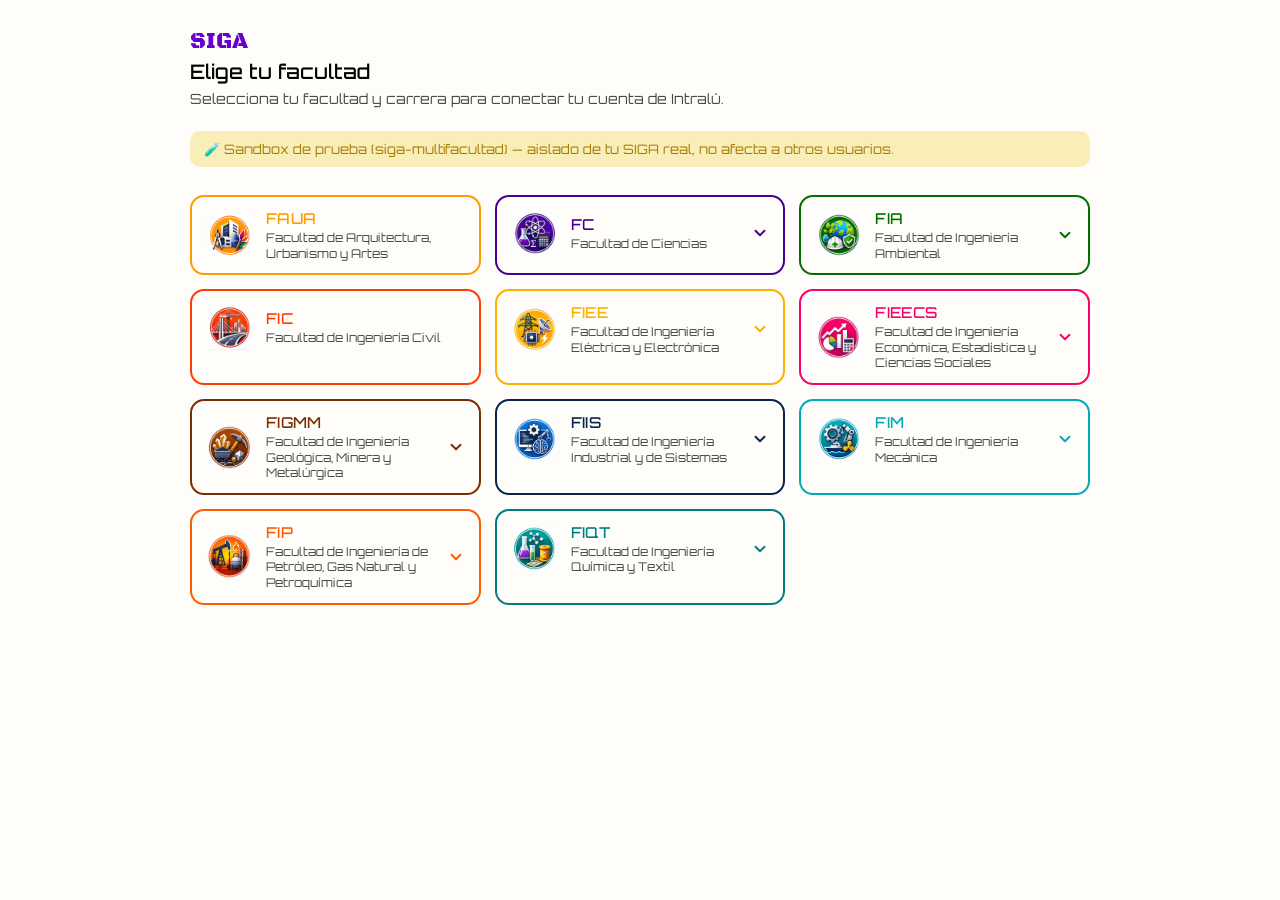
==== index.html @ 0c729186 "frontend" ====
<!DOCTYPE html>
<html lang="es">
<head>
  <meta charset="UTF-8">
  <meta name="viewport" content="width=device-width, initial-scale=1.0">
  <title>SIGA Multifacultad — Sandbox</title>

  <link rel="preconnect" href="https://fonts.googleapis.com">
  <link href="https://fonts.googleapis.com/css2?family=Black+Ops+One&family=Orbitron:wght@400;500;700&display=swap" rel="stylesheet">

  <link rel="stylesheet" href="css/variables.css">
  <link rel="stylesheet" href="css/tema-siga.css">
  <link rel="stylesheet" href="css/selector-facultad.css">

  <style>
    body {
      margin: 0;
      background: var(--paper);
      font-family: var(--font-body);
      color: var(--ink);
    }
    .contenedor-principal {
      max-width: 900px;
      margin: 0 auto;
      padding: 28px 20px 60px;
    }
    .encabezado-sandbox {
      margin-bottom: 24px;
    }
    .encabezado-sandbox__marca {
      font-family: var(--font-logo);
      font-size: 22px;
      color: var(--brand-morado);
      margin: 0 0 4px;
    }
    .encabezado-sandbox__titulo {
      font-family: var(--font-heading);
      font-weight: 500;
      font-size: 20px;
      margin: 0 0 6px;
    }
    .encabezado-sandbox__subtitulo {
      font-size: 14px;
      color: var(--ink-soft);
      margin: 0;
    }
    .banner-sandbox {
      background: var(--bg-amarillo);
      color: var(--acento-amarillo);
      border-radius: 10px;
      padding: 10px 14px;
      font-size: 13px;
      margin-bottom: 20px;
    }
  </style>
</head>
<body>
  <div class="contenedor-principal">
    <header class="encabezado-sandbox">
      <p class="encabezado-sandbox__marca">SIGA</p>
      <h1 class="encabezado-sandbox__titulo">Elige tu facultad</h1>
      <p class="encabezado-sandbox__subtitulo">Selecciona tu facultad y carrera para conectar tu cuenta de Intralú.</p>
    </header>

    <div class="banner-sandbox">
      🧪 Sandbox de prueba (siga-multifacultad) — aislado de tu SIGA real, no afecta a otros usuarios.
    </div>

    <main id="gridFacultades" class="selector-facultades" aria-live="polite">
      <!-- Las 11 tarjetas se generan dinámicamente desde js/selector-facultad.js -->
    </main>

    <div id="avisoSeleccion" class="aviso-seleccion" role="status"></div>
  </div>

  <script type="module">
    import { inicializarSelectorFacultades } from "./js/selector-facultad.js";
    inicializarSelectorFacultades("gridFacultades");
  </script>
</body>
</html>
---- css/variables.css ----
/* ===== PALETA OFICIAL SIGA =====
   4 tonos pastel "bebe" con la MISMA luminosidad (~88-90%) entre si.
   Esto es a proposito: si un color pastel tiene menos luz que sus vecinos,
   el punto medio del degradado se ve turbio al mezclarse. Manteniendolos
   parejos, cualquier combinacion entre ellos se mantiene clara y nitida.
   Se reusa en TODOS los modulos, no solo en la landing. */
:root {
  --bg-cian: #C9F4F7;
  --bg-lavanda: #E4CAF6;
  --bg-ciruela: #F5C7E6;
  --bg-amarillo: #F9EEB8;

  /* version oscura de cada tono, para texto/acentos con buen contraste sobre blanco */
  --acento-cian: #0E7C86;
  --acento-lavanda: #7B3FC4;
  --acento-ciruela: #C13F94;
  --acento-amarillo: #A67B00;

  /* Colores de marca: el mismo azul-morado del logo y de los botones
     (Registrarse, Comenzar). Los fondos de sección se derivan de esta
     misma familia (tinte casi blanco), en vez de colores sueltos sin
     relación entre si. Una seccion = mas azul, la siguiente = mas
     morado, y asi se van alternando a lo largo de la pagina. */
  --brand-azul: #3C7CF8;
  --brand-morado: #6600CC;
  --brand-azul-tinte: #EAF2FF;
  --brand-morado-tinte: #F3EAFB;

  /* Solo blanco y negro para texto: --ink es negro puro, --ink-soft es un
     gris neutro (sombra de negro, sin matiz de color) para texto secundario. */
  --ink: #000000;
  --ink-soft: #4A4A4A;
  --paper: #FFFDF9;

  /* tipografia:
     - font-logo: SOLO para "SIGA" y "Conecta. Organiza. Avanza." (Black Ops One, sin negrita).
     - font-nav / font-heading / font-body: Orbitron Medium (weight 500) para todo lo demas. */
  --font-logo: 'Black Ops One', sans-serif;
  --font-nav: 'Orbitron', sans-serif;
  --font-heading: 'Orbitron', sans-serif;
  --font-body: 'Orbitron', sans-serif;
}
---- css/tema-siga.css ----
/* ============================================================
   SIGA — TEMA GLOBAL (Entrega 1)
   ------------------------------------------------------------
   Cargar DESPUÉS de variables.css (y de dashboard.css) en TODAS
   las páginas que usan el nav global: dashboard, asesorias,
   materiales, opiniones, perfil, configuracion, horarios.

   Mecanismo: sobreescribe los MISMOS tokens que ya declara
   variables.css (--ink, --paper, --brand-azul, --brand-morado,
   --brand-azul-tinte, --brand-morado-tinte) según el atributo
   data-tema del <html>. "Claro" no necesita bloque propio: son
   los valores por defecto de variables.css, tal cual están hoy.

   Ojo: --bg-cian/--bg-lavanda/--bg-ciruela/--bg-amarillo (los 4
   pasteles de la landing pública) NO se tocan acá a propósito —
   esa pantalla no vive en este proyecto y su look ya quedó
   cerrado. Si más adelante se quiere que la landing también
   reaccione al tema, se suma en un paso aparte.

   Intranotas NO lee estas variables todavía (Entrega 2).
   ============================================================ */

:root {
    /* Fondo animado del body (dashboard.css). En "claro" es
     EXACTAMENTE el degradado actual — cero cambio visual. */
    --siga-body-gradiente: linear-gradient(135deg,
            rgba(0, 255, 255, 0.13) 0%,
            rgba(0, 255, 255, 0.13) 26%,
            rgba(204, 0, 255, 0.2) 78%,
            rgba(204, 0, 255, 0.2) 100%);
}

html[data-tema="oscuro"] {
    --paper: #15121e;
    --brand-azul: #7c5cff;
    --brand-morado: #a855f7;

    /* --brand-azul-tinte / --brand-morado-tinte NO se oscurecen: se
     usan como fondo en varios componentes (selects, dropdowns) que
     siempre muestran texto con --ink, y --ink se queda igual que en
     Claro (oscuro/legible) a propósito. Si estos tintes se oscurecen,
     ese texto se vuelve ilegible (oscuro sobre oscuro). Se quedan en
     sus valores de Claro (definidos en variables.css) sin bloque
     propio acá. */

    /* Solo para texto que flota directo sobre el fondo animado del body,
     sin ninguna tarjeta blanca detrás (ej. el párrafo del hero). TODO
     el resto del texto (--ink, --ink-soft) se queda igual que en Claro
     a propósito: vive dentro de tarjetas blancas, donde texto oscuro
     siempre se lee bien sin importar el tono del fondo general. */
    --hero-texto: #cbc3e8;

    /* Mismos valores rgba que ya usa Intranotas para su tema Dark
     (siga-theme-intranotas.css) — mantenemos la tonalidad ya
     aprobada en vez de inventar una nueva. */
    --siga-body-gradiente: linear-gradient(135deg,
            rgba(77, 208, 225, 0.30) 0%,
            rgba(77, 208, 225, 0.30) 26%,
            rgba(100, 181, 246, 0.10) 78%,
            rgba(100, 181, 246, 0.10) 100%);
}

html[data-tema="ocean"] {
    --ink: #072a30;
    --ink-soft: #3f6b73;
    --paper: #f0fbfd;
    --brand-azul: #0891b2;
    --brand-morado: #0e7490;
    --brand-azul-tinte: #eaf9fb;
    --brand-morado-tinte: #dff5f8;

    --siga-body-gradiente: linear-gradient(135deg,
            rgba(101, 238, 241, 0.18) 0%,
            rgba(101, 238, 241, 0.18) 26%,
            rgba(29, 78, 216, 0.60) 78%,
            rgba(29, 78, 216, 0.60) 100%);
}

html[data-tema="forest"] {
    --ink: #0f2e0f;
    --ink-soft: #2f5233;
    --paper: #f0fdf4;
    --brand-azul: #22c55e;
    --brand-morado: #15803d;
    --brand-azul-tinte: #dcfce7;
    --brand-morado-tinte: #bbf7d0;

    --siga-body-gradiente: linear-gradient(135deg,
            rgba(171, 221, 95, 0.20) 0%,
            rgba(171, 221, 95, 0.20) 26%,
            rgba(42, 161, 18, 0.74) 78%,
            rgba(42, 161, 18, 0.74) 100%);
}

@media (prefers-reduced-motion: reduce) {

    html[data-tema="oscuro"] body,
    html[data-tema="ocean"] body,
    html[data-tema="forest"] body {
        animation: none;
        background-position: 50% 50%;
    }
}

/* ============================================================
   WIDGET COMPACTO DEL NAV — reemplaza a las franjas anchas
   .contenedor-tema (Intranotas) y .siga-topbar (Horarios).
   Vive dentro de .app-nav-user, junto al avatar.
   ============================================================ */

/* .app-nav-user ya trae position:relative + flex:0 0 auto desde
   dashboard.css; acá solo se agrega el display:flex para poder
   poner el selector de tema y el avatar uno junto al otro. */
.app-nav-user {
    display: flex;
    align-items: center;
    gap: 10px;
}

.app-nav-tema {
    position: relative;
}

.tema-boton {
    width: 36px;
    height: 36px;
    display: flex;
    align-items: center;
    justify-content: center;
    border-radius: 50%;
    border: 1px solid rgba(0, 0, 0, 0.08);
    background: #fff;
    font-size: 15px;
    cursor: pointer;
    transition: transform 0.15s ease, box-shadow 0.15s ease;
}

.tema-boton:hover,
.tema-boton[aria-expanded="true"] {
    transform: translateY(-2px);
    box-shadow: 0 8px 18px rgba(0, 0, 0, 0.14);
}

.tema-menu {
    position: absolute;
    top: calc(100% + 12px);
    right: 0;
    min-width: 148px;
    background: #fff;
    border-radius: 14px;
    box-shadow: 0 14px 34px rgba(0, 0, 0, 0.16);
    padding: 6px;
    display: none;
    flex-direction: column;
    gap: 2px;
    z-index: 30;
}

.tema-menu.abierto {
    display: flex;
}

.tema-opcion {
    display: flex;
    align-items: center;
    gap: 8px;
    padding: 8px 10px;
    border: none;
    border-radius: 10px;
    background: none;
    font-family: var(--font-nav);
    font-size: 12.5px;
    font-weight: 500;
    color: var(--ink-soft);
    cursor: pointer;
    text-align: left;
    transition: background 0.15s ease, color 0.15s ease;
}

.tema-opcion:hover {
    background: var(--brand-azul-tinte);
    color: var(--ink);
}

.tema-opcion.activo {
    background: var(--brand-morado-tinte);
    color: var(--brand-morado);
    font-weight: 600;
}

.tema-swatch {
    width: 14px;
    height: 14px;
    border-radius: 50%;
    flex: 0 0 auto;
    box-shadow: inset 0 0 0 1px rgba(0, 0, 0, 0.08);
}

/* Mismos gradientes que ya se usaban en el widget de Horarios —
   se mantienen las tonalidades tal cual, solo cambia dónde vive
   el componente. */
.tema-swatch.claro {
    background: linear-gradient(135deg, #3C7CF8, #6600CC);
}

.tema-swatch.oscuro {
    background: linear-gradient(135deg, #3a2657, #0b0712);
}

.tema-swatch.ocean {
    background: linear-gradient(135deg, #0891b2, #a5f3fc);
}

.tema-swatch.forest {
    background: linear-gradient(135deg, #16a34a, #bbf7d0);
}

/* ============================================================
   FIX DE CONTRASTE — el fondo del nav global (.app-nav) NUNCA
   cambia con el tema, siempre queda crema/blanco (dashboard.css:
   rgba(255,253,249,0.92)). Si su texto lee las variables de tema
   (--ink/--ink-soft), en Oscuro el texto se vuelve casi blanco y
   queda invisible sobre ese fondo que nunca oscureció. Se fija
   el nav a sus valores originales de "claro" siempre, sin
   importar qué tono esté activo en el resto de la página.
   ============================================================ */
.app-nav {
    --ink: #000000;
    --ink-soft: #4A4A4A;
}
---- css/selector-facultad.css ----
/* css/selector-facultad.css
   Tarjetas rectangulares (esquinas levemente redondeadas), ícono + nombre
   en fila, borde de color distintivo por facultad (el color vive en el
   borde, no rellenando la tarjeta — mantiene el estilo limpio del resto
   de SIGA). Carreras ocultas hasta tocar: acordeón in-place, la tarjeta
   se expande donde está, empujando a las demás — sin modal ni panel aparte.
*/

.selector-facultades {
  display: grid;
  grid-template-columns: repeat(auto-fill, minmax(260px, 1fr));
  gap: 14px;
  padding: 8px 0 32px;
}

.tarjeta-facultad {
  --color-facultad: #999999; /* sobreescrito inline por cada tarjeta */
  background: var(--paper);
  border: 2px solid var(--color-facultad);
  border-radius: 14px;
  padding: 12px 14px;
  cursor: pointer;
  transition: box-shadow 0.15s ease, transform 0.1s ease;
  grid-column: span 1;
}

.tarjeta-facultad:hover {
  box-shadow: 0 3px 10px rgba(0, 0, 0, 0.08);
}

.tarjeta-facultad:active {
  transform: scale(0.98);
}

.tarjeta-facultad.expandida {
  grid-column: 1 / -1; /* ocupa todo el ancho de la fila al expandirse */
  cursor: default;
}

.tarjeta-facultad__cabecera {
  display: flex;
  align-items: center;
  gap: 12px;
}

.tarjeta-facultad__icono {
  width: 48px;
  height: 48px;
  flex-shrink: 0;
  object-fit: contain;
}

.tarjeta-facultad__texto {
  min-width: 0; /* permite que el nombre largo trunque en vez de desbordar */
}

.tarjeta-facultad__sigla {
  font-family: var(--font-heading);
  font-weight: 500;
  font-size: 15px;
  color: var(--color-facultad);
  margin: 0 0 2px;
  letter-spacing: 0.02em;
}

.tarjeta-facultad__nombre {
  font-family: var(--font-body);
  font-size: 12px;
  color: var(--ink-soft);
  margin: 0;
  line-height: 1.3;
}

/* Chevron indicando que se puede expandir — no aparece en facultades de
   una sola carrera (FAUA, FIC), que van directo al siguiente paso. */
.tarjeta-facultad__chevron {
  margin-left: auto;
  flex-shrink: 0;
  width: 18px;
  height: 18px;
  color: var(--color-facultad);
  transition: transform 0.2s ease;
}

.tarjeta-facultad.expandida .tarjeta-facultad__chevron {
  transform: rotate(180deg);
}

/* Panel de carreras: oculto por defecto, se despliega dentro de la misma
   tarjeta cuando está expandida. */
.tarjeta-facultad__carreras {
  display: none;
  margin-top: 14px;
  padding-top: 14px;
  border-top: 1px solid color-mix(in srgb, var(--color-facultad) 25%, transparent);
  flex-wrap: wrap;
  gap: 8px;
}

.tarjeta-facultad.expandida .tarjeta-facultad__carreras {
  display: flex;
}

.chip-carrera {
  font-family: var(--font-body);
  font-size: 13px;
  color: var(--ink);
  background: color-mix(in srgb, var(--color-facultad) 10%, var(--paper));
  border: 1px solid var(--color-facultad);
  border-radius: 999px;
  padding: 7px 14px;
  cursor: pointer;
  transition: background 0.15s ease;
}

.chip-carrera:hover {
  background: color-mix(in srgb, var(--color-facultad) 22%, var(--paper));
}

.chip-carrera:active {
  transform: scale(0.97);
}

/* Aviso temporal de selección (stub mientras se conecta la pantalla de
   login/sync real) */
.aviso-seleccion {
  margin-top: 20px;
  padding: 14px 18px;
  border-radius: 12px;
  background: var(--brand-azul-tinte);
  border: 1px solid var(--brand-azul);
  color: var(--ink);
  font-family: var(--font-body);
  font-size: 14px;
  display: none;
}

.aviso-seleccion.visible {
  display: block;
}
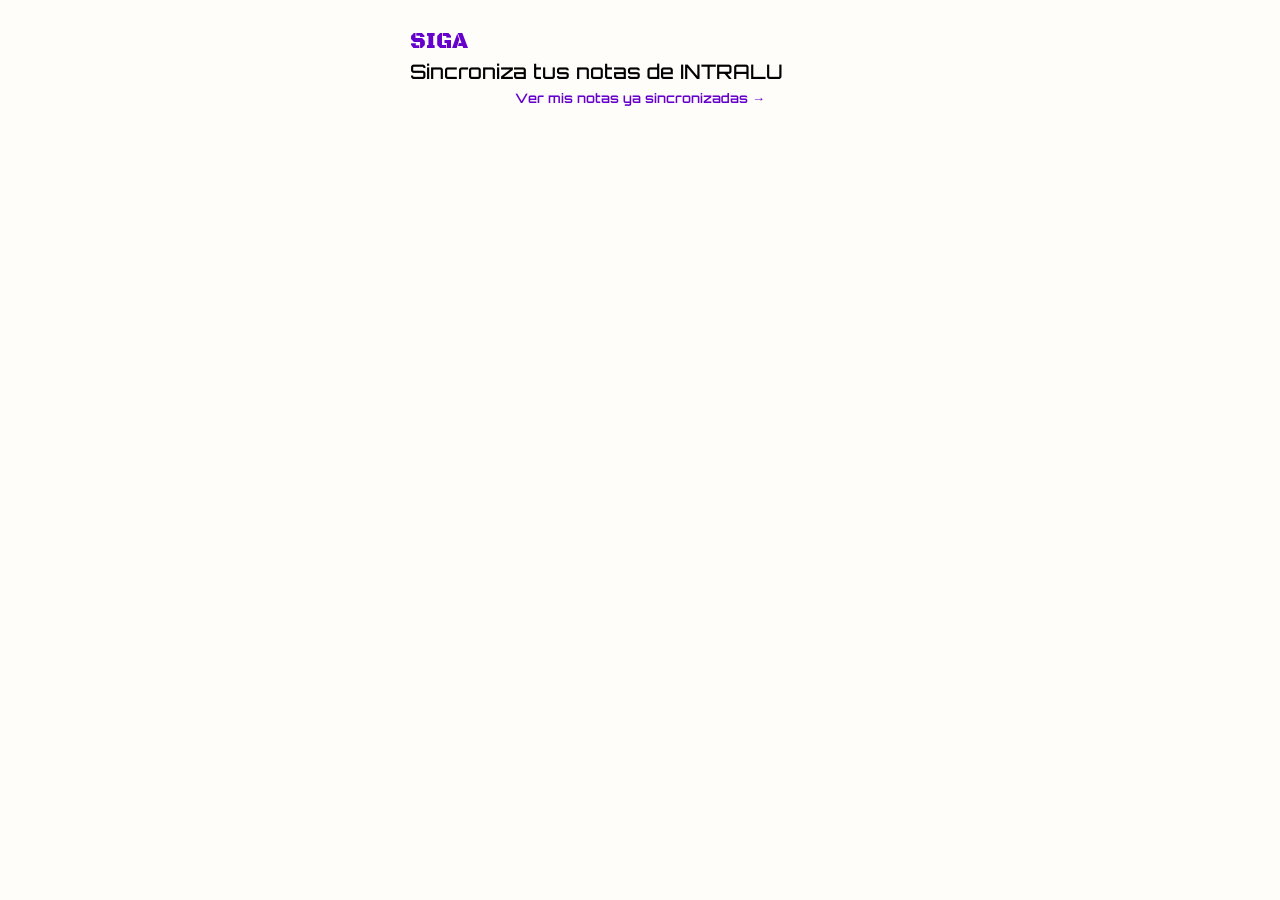
==== commit 3a001669: "antes de quitar selector" ====
--- a/index.html
+++ b/index.html
@@ -1,81 +1,328 @@
 <!DOCTYPE html>
 <html lang="es">
+
 <head>
-  <meta charset="UTF-8">
-  <meta name="viewport" content="width=device-width, initial-scale=1.0">
-  <title>SIGA Multifacultad — Sandbox</title>
-
-  <link rel="preconnect" href="https://fonts.googleapis.com">
-  <link href="https://fonts.googleapis.com/css2?family=Black+Ops+One&family=Orbitron:wght@400;500;700&display=swap" rel="stylesheet">
-
-  <link rel="stylesheet" href="css/variables.css">
-  <link rel="stylesheet" href="css/tema-siga.css">
-  <link rel="stylesheet" href="css/selector-facultad.css">
-
-  <style>
-    body {
-      margin: 0;
-      background: var(--paper);
-      font-family: var(--font-body);
-      color: var(--ink);
-    }
-    .contenedor-principal {
-      max-width: 900px;
-      margin: 0 auto;
-      padding: 28px 20px 60px;
-    }
-    .encabezado-sandbox {
-      margin-bottom: 24px;
-    }
-    .encabezado-sandbox__marca {
-      font-family: var(--font-logo);
-      font-size: 22px;
-      color: var(--brand-morado);
-      margin: 0 0 4px;
-    }
-    .encabezado-sandbox__titulo {
-      font-family: var(--font-heading);
-      font-weight: 500;
-      font-size: 20px;
-      margin: 0 0 6px;
-    }
-    .encabezado-sandbox__subtitulo {
-      font-size: 14px;
-      color: var(--ink-soft);
-      margin: 0;
-    }
-    .banner-sandbox {
-      background: var(--bg-amarillo);
-      color: var(--acento-amarillo);
-      border-radius: 10px;
-      padding: 10px 14px;
-      font-size: 13px;
-      margin-bottom: 20px;
-    }
-  </style>
+    <meta charset="UTF-8">
+    <meta name="viewport" content="width=device-width, initial-scale=1.0">
+    <title>SIGA Multifacultad - Sincroniza tus notas</title>
+
+    <link rel="preconnect" href="https://fonts.googleapis.com">
+    <link
+        href="https://fonts.googleapis.com/css2?family=Black+Ops+One&family=Orbitron:wght@400;500;700&family=Poppins:wght@400;500&display=swap"
+        rel="stylesheet">
+
+    <link rel="stylesheet" href="css/variables.css">
+    <link rel="stylesheet" href="css/tema-siga.css">
+    <link rel="stylesheet" href="css/auth-siga.css">
+    <link rel="stylesheet" href="css/selector-personalizado.css">
+
+    <style>
+        body {
+            margin: 0;
+            background: var(--paper);
+            font-family: var(--font-body);
+            color: var(--ink);
+        }
+
+        .contenedor-principal {
+            max-width: 460px;
+            margin: 0 auto;
+            padding: 28px 20px 60px;
+        }
+
+        .encabezado-sandbox__marca {
+            font-family: var(--font-logo);
+            font-size: 22px;
+            color: var(--brand-morado);
+            margin: 0 0 4px;
+        }
+
+        .encabezado-sandbox__titulo {
+            font-family: var(--font-heading);
+            font-weight: 500;
+            font-size: 20px;
+            margin: 0 0 6px;
+        }
+
+        /* Contraste a propósito: los placeholders van en Poppins, el resto
+           de la interfaz sigue en Orbitron — así se distinguen a simple
+           vista del texto real ya escrito. */
+        .form-login input::placeholder {
+            font-family: 'Poppins', sans-serif;
+            font-weight: 400;
+        }
+
+        .aviso-sin-intralu {
+            text-align: center;
+            font-size: 11px;
+            color: var(--ink-soft);
+            margin: 16px 0 0;
+        }
+
+        /* Botón Sincronizar: angosto y centrado, no de ancho completo —
+           se ve más preciso que un CTA que ocupa todo el formulario. */
+        .btn-sincronizar {
+            display: block;
+            align-self: center;
+            margin: 8px auto 0;
+            padding: 14px 44px;
+            border: none;
+            border-radius: 14px;
+            background: var(--brand-morado);
+            color: #fff;
+            font-family: var(--font-body);
+            font-weight: 600;
+            font-size: 14px;
+            cursor: pointer;
+        }
+
+        section.bloque {
+            display: none;
+        }
+
+        section.bloque.visible {
+            display: block;
+        }
+
+        h2.titulo-bloque {
+            font-family: var(--font-heading);
+            font-weight: 500;
+            font-size: 16px;
+            margin: 0 0 14px;
+        }
+
+        .aviso-nota {
+            font-size: 11px;
+            color: var(--ink-soft);
+            margin: 4px 0 0;
+            line-height: 1.4;
+        }
+
+        .banner-estado {
+            border-radius: 10px;
+            padding: 10px 14px;
+            font-size: 13px;
+            margin-bottom: 14px;
+            display: none;
+        }
+
+        .banner-estado.visible {
+            display: block;
+        }
+
+        .banner-estado.advertencia {
+            background: var(--bg-amarillo);
+            color: var(--acento-amarillo);
+        }
+
+        .banner-estado.error {
+            background: #FBE1E1;
+            color: #B4232A;
+        }
+
+        .banner-estado.exito {
+            background: #E1F5E9;
+            color: #12703E;
+        }
+
+        .progreso-sync {
+            display: none;
+            align-items: center;
+            gap: 8px;
+            font-size: 13px;
+            color: var(--brand-morado);
+            margin: 6px 0 14px;
+        }
+
+        .progreso-sync.visible {
+            display: flex;
+        }
+
+        .progreso-sync__spinner {
+            width: 14px;
+            height: 14px;
+            border: 2px solid var(--brand-morado-tinte);
+            border-top-color: var(--brand-morado);
+            border-radius: 50%;
+            animation: girar 0.7s linear infinite;
+            flex-shrink: 0;
+        }
+
+        @keyframes girar {
+            to {
+                transform: rotate(360deg);
+            }
+        }
+
+        .resumen-final {
+            display: none;
+            text-align: center;
+            padding: 10px 0 4px;
+        }
+
+        .resumen-final.visible {
+            display: block;
+        }
+
+        .resumen-final__check {
+            width: 40px;
+            height: 40px;
+            border-radius: 50%;
+            background: #E1F5E9;
+            color: #12703E;
+            display: flex;
+            align-items: center;
+            justify-content: center;
+            font-size: 20px;
+            margin: 0 auto 10px;
+        }
+
+        /* Insignia de facultad/carrera AUTODETECTADA desde el Avance
+           Curricular — reemplaza a la vieja tarjeta de elección manual.
+           El color de borde/ícono lo pone JS según la facultad real
+           (ver pintarInsigniaFacultad en login-multifacultad.js). */
+        .insignia-facultad {
+            display: inline-flex;
+            align-items: center;
+            gap: 12px;
+            background: #fff;
+            border: 2px solid #999;
+            border-radius: 14px;
+            padding: 10px 18px;
+            margin: 8px 0 16px;
+            text-align: left;
+        }
+
+        .insignia-facultad__icono {
+            width: 46px;
+            height: 46px;
+            object-fit: contain;
+            flex-shrink: 0;
+        }
+
+        .insignia-facultad__sigla {
+            font-family: var(--font-heading);
+            font-weight: 700;
+            font-size: 14px;
+        }
+
+        .insignia-facultad__carrera {
+            font-size: 13px;
+            color: var(--ink);
+        }
+    </style>
 </head>
+
 <body>
-  <div class="contenedor-principal">
-    <header class="encabezado-sandbox">
-      <p class="encabezado-sandbox__marca">SIGA</p>
-      <h1 class="encabezado-sandbox__titulo">Elige tu facultad</h1>
-      <p class="encabezado-sandbox__subtitulo">Selecciona tu facultad y carrera para conectar tu cuenta de Intralú.</p>
-    </header>
-
-    <div class="banner-sandbox">
-      🧪 Sandbox de prueba (siga-multifacultad) — aislado de tu SIGA real, no afecta a otros usuarios.
+    <div class="contenedor-principal">
+        <header>
+            <p class="encabezado-sandbox__marca">SIGA</p>
+            <h1 class="encabezado-sandbox__titulo">Sincroniza tus notas de INTRALU</h1>
+        </header>
+
+        <a href="notas.html"
+            style="display:block; text-align:center; font-size:13px; color:var(--brand-morado); font-weight:600; text-decoration:none; margin-bottom:18px;">Ver
+            mis notas ya sincronizadas →</a>
+
+        <!-- Sesión: se crea sola en segundo plano (anónima) — nunca se le pide
+         nada al alumno aquí. Ver login-multifacultad.js. -->
+
+        <!-- ============ Periodo de ingreso (solo primera vez) ============
+             Se muestra únicamente si perfiles_usuario.periodo_ingreso todavía
+             no existe para este user_id. Una vez guardado, esta pantalla no
+             vuelve a aparecer. -->
+        <section class="bloque" id="bloquePeriodoIngreso">
+            <h2 class="titulo-bloque">Antes de sincronizar, cuéntanos</h2>
+            <p class="aviso-nota" style="margin:0 0 16px; font-size:13px;">
+                ¿En qué periodo ingresaste a la universidad? Con esto te mostramos los periodos correctos para
+                sincronizar tus notas.
+            </p>
+
+            <div class="form-login" style="margin-bottom:16px;">
+                <button type="button" class="select-custom-trigger" id="ingresoTrigger" aria-haspopup="listbox"
+                    aria-expanded="false">
+                    <span id="ingresoTriggerTexto">Elige tu periodo de ingreso</span>
+                    <span class="select-custom-chevron" aria-hidden="true">▾</span>
+                </button>
+                <ul class="select-custom-lista" id="ingresoLista" role="listbox" hidden></ul>
+                <input type="hidden" id="ingresoValor">
+            </div>
+
+            <button type="button" class="btn-google" id="btnContinuarIngreso"
+                style="border:none; background:var(--brand-morado); color:#fff; width:100%;">Continuar</button>
+        </section>
+
+        <!-- ============ Sync con Intralú (código + contraseña) ============ -->
+        <section class="bloque" id="bloqueSync">
+            <div class="banner-estado" id="bannerSync"></div>
+            <div class="progreso-sync" id="progresoSync">
+                <span class="progreso-sync__spinner"></span>
+                <span id="progresoSyncTexto">Conectando...</span>
+            </div>
+
+            <form class="form-login" id="formSync" autocomplete="off">
+                <div style="position:absolute; width:1px; height:1px; overflow:hidden; opacity:0; pointer-events:none;"
+                    aria-hidden="true">
+                    <input type="text" name="usuario_senuelo" autocomplete="username" tabindex="-1">
+                    <input type="password" name="password_senuelo" autocomplete="current-password" tabindex="-1">
+                </div>
+                <input type="text" id="syncCodigo" name="codigo" placeholder="20261234X" autocomplete="off" required
+                    style="text-transform:uppercase;">
+                <div class="campo-contrasena">
+                    <input type="password" id="syncPassword" name="password" placeholder="••••••••"
+                        autocomplete="current-password">
+                    <button type="button" class="btn-ojo" id="btnOjoSync" aria-label="Mostrar contraseña">👁</button>
+                </div>
+
+                <p class="aviso-nota" id="avisoCredencialGuardada" style="display:none; margin:-6px 0 4px;">
+                    🔐 Ya tienes una contraseña guardada — puedes dejar el campo vacío para usarla.
+                    <button type="button" id="btnOlvidarCredencial"
+                        style="background:none; border:none; color:var(--brand-morado); font-weight:600; text-decoration:underline; cursor:pointer; padding:0; font-size:inherit;">Olvidar
+                        contraseña guardada</button>
+                </p>
+
+                <label
+                    style="display:flex; align-items:center; gap:8px; font-size:13px; color:var(--ink-soft); margin:0 0 14px; cursor:pointer;">
+                    <input type="checkbox" id="syncRecordar" style="width:auto; margin:0;">
+                    Recordar mi contraseña (no tendrás que escribirla la próxima vez)
+                </label>
+
+                <button type="button" class="select-custom-trigger" id="syncPeriodoTrigger" aria-haspopup="listbox"
+                    aria-expanded="false">
+                    <span id="syncPeriodoTriggerTexto">Elige el periodo a sincronizar</span>
+                    <span class="select-custom-chevron" aria-hidden="true">▾</span>
+                </button>
+                <ul class="select-custom-lista" id="syncPeriodoLista" role="listbox" hidden></ul>
+                <input type="hidden" id="syncPeriodoValor">
+
+                <div style="display:flex; gap:10px; align-items:center; justify-content:center;">
+                    <button type="submit" class="btn-sincronizar" id="btnSync">Sincronizar</button>
+                    <button type="button" id="btnCancelarSync"
+                        style="display:none; padding:14px 28px; border:1px solid var(--brand-morado); background:#fff; color:var(--brand-morado); border-radius:14px; font-weight:600; cursor:pointer;">Cancelar</button>
+                </div>
+            </form>
+
+            <p class="aviso-sin-intralu">No necesitas activar ni abrir INTRALU para cargar tus notas.</p>
+
+            <div class="resumen-final" id="resumenFinal">
+                <div class="resumen-final__check">✓</div>
+                <p style="margin:0 0 4px; font-weight:600;">Sincronización lista</p>
+
+                <!-- Se llena con JS (pintarInsigniaFacultad) apenas se conoce
+                     la facultad/carrera real, autodetectada del Avance
+                     Curricular — nunca elegida a mano. -->
+                <div id="insigniaFacultad" style="display:none;"></div>
+
+                <p style="margin:0 0 14px; font-size:13px; color:var(--ink-soft);" id="resumenFinalTexto"></p>
+                <a href="notas.html" class="btn-google"
+                    style="display:inline-block; text-decoration:none; border:none; background:var(--brand-morado); color:#fff; padding:10px 24px; border-radius:10px; font-weight:600;">Ver
+                    mis notas</a>
+            </div>
+        </section>
     </div>
 
-    <main id="gridFacultades" class="selector-facultades" aria-live="polite">
-      <!-- Las 11 tarjetas se generan dinámicamente desde js/selector-facultad.js -->
-    </main>
-
-    <div id="avisoSeleccion" class="aviso-seleccion" role="status"></div>
-  </div>
-
-  <script type="module">
-    import { inicializarSelectorFacultades } from "./js/selector-facultad.js";
-    inicializarSelectorFacultades("gridFacultades");
-  </script>
+    <script src="js/selector-personalizado.js"></script>
+    <script type="module" src="js/login-multifacultad.js"></script>
 </body>
-</html>
+
+</html>
--- a/css/auth-siga.css
+++ b/css/auth-siga.css
@@ -0,0 +1,194 @@
+/* ===== Modal de login / registro (index.html) ===== */
+.modal-login {
+  position: fixed;
+  inset: 0;
+  background: rgba(0, 0, 0, 0.45);
+  display: flex;
+  align-items: center;
+  justify-content: center;
+  opacity: 0;
+  pointer-events: none;
+  transition: opacity 0.2s ease;
+  z-index: 100;
+  padding: 20px;
+}
+
+.modal-login.visible {
+  opacity: 1;
+  pointer-events: auto;
+}
+
+.modal-login-caja {
+  background: #fff;
+  border-radius: 20px;
+  padding: 32px 30px;
+  width: min(380px, 100%);
+  position: relative;
+  box-shadow: 0 20px 50px rgba(0, 0, 0, 0.25);
+}
+
+#btnCerrarLogin {
+  position: absolute;
+  top: 16px;
+  right: 16px;
+  border: none;
+  background: transparent;
+  cursor: pointer;
+  font-size: 16px;
+  color: var(--ink-soft);
+}
+
+.login-tabs {
+  display: flex;
+  gap: 6px;
+  background: var(--brand-azul-tinte);
+  border-radius: 999px;
+  padding: 4px;
+  margin-bottom: 20px;
+}
+
+.login-tab {
+  flex: 1;
+  border: none;
+  background: transparent;
+  border-radius: 999px;
+  padding: 9px 12px;
+  font-family: var(--font-nav);
+  font-size: 13px;
+  font-weight: 600;
+  color: var(--ink-soft);
+  cursor: pointer;
+  transition: background 0.15s ease, color 0.15s ease;
+}
+
+.login-tab.activo {
+  background: #fff;
+  color: var(--brand-morado);
+  box-shadow: 0 4px 10px rgba(0, 0, 0, 0.08);
+}
+
+.btn-google {
+  width: 100%;
+  display: flex;
+  align-items: center;
+  justify-content: center;
+  gap: 10px;
+  border: 1.5px solid rgba(0, 0, 0, 0.12);
+  background: #fff;
+  border-radius: 999px;
+  padding: 11px 16px;
+  font-family: var(--font-nav);
+  font-size: 13.5px;
+  font-weight: 600;
+  color: var(--ink);
+  cursor: pointer;
+  transition: box-shadow 0.15s ease, transform 0.15s ease;
+}
+
+.btn-google:hover {
+  box-shadow: 0 6px 16px rgba(0, 0, 0, 0.1);
+  transform: translateY(-1px);
+}
+
+.login-separador {
+  display: flex;
+  align-items: center;
+  gap: 12px;
+  margin: 18px 0;
+  font-size: 12px;
+  color: var(--ink-soft);
+}
+
+.login-separador::before,
+.login-separador::after {
+  content: '';
+  flex: 1;
+  height: 1px;
+  background: rgba(0, 0, 0, 0.1);
+}
+
+.form-login {
+  display: flex;
+  flex-direction: column;
+  gap: 12px;
+}
+
+.form-login[hidden] {
+  display: none;
+}
+
+.form-login input {
+  width: 100%;
+  box-sizing: border-box;
+  font-family: var(--font-body);
+  font-size: 14px;
+  padding: 12px 14px;
+  border-radius: 10px;
+  border: 1px solid rgba(0, 0, 0, 0.15);
+  background: var(--brand-azul-tinte);
+}
+
+.form-login input:focus {
+  outline: none;
+  border-color: var(--brand-morado);
+}
+
+.campo-contrasena {
+  display: flex;
+  align-items: stretch;
+}
+
+.campo-contrasena input {
+  flex: 1;
+  min-width: 0;
+  border-top-right-radius: 0;
+  border-bottom-right-radius: 0;
+  border-right: none;
+}
+
+.btn-ojo {
+  flex: 0 0 44px;
+  display: flex;
+  align-items: center;
+  justify-content: center;
+  border: 1px solid rgba(0, 0, 0, 0.15);
+  border-left: none;
+  border-top-right-radius: 10px;
+  border-bottom-right-radius: 10px;
+  background: var(--brand-azul-tinte);
+  cursor: pointer;
+  font-size: 16px;
+  color: var(--ink-soft);
+  padding: 0;
+}
+
+.btn-ojo:hover {
+  background: #dfeaff;
+}
+
+.link-olvide {
+  align-self: center;
+  border: none;
+  background: transparent;
+  color: var(--brand-morado);
+  font-size: 12.5px;
+  font-weight: 600;
+  cursor: pointer;
+  margin-top: -2px;
+}
+
+.login-info {
+  font-size: 13px;
+  color: var(--ink-soft);
+  margin: 0 0 4px;
+  line-height: 1.5;
+}
+
+.login-msg {
+  min-height: 16px;
+  text-align: center;
+  font-size: 12.5px;
+  color: var(--brand-morado);
+  margin-top: 14px;
+  margin-bottom: 0;
+}
--- a/css/selector-personalizado.css
+++ b/css/selector-personalizado.css
@@ -0,0 +1,95 @@
+/* ============================================================
+   SIGA · Selector personalizado — componente compartido
+   Usado por Perfil (Carrera, Categoría, Periodo) e Intranotas
+   (Periodo académico). Un solo lugar para mantenerlo consistente
+   en todos los módulos.
+   ============================================================ */
+
+.campo-select-custom {
+    display: flex;
+    flex-direction: column;
+    gap: 4px;
+    position: relative;
+}
+
+.etiqueta-select {
+    font-size: 10.5px;
+    font-weight: 600;
+    color: var(--ink);
+}
+
+.select-custom-trigger {
+    display: flex;
+    justify-content: space-between;
+    align-items: center;
+    width: 100%;
+    padding: 9px 12px;
+    border-radius: 10px;
+    border: 1px solid rgba(0, 0, 0, 0.15);
+    background: var(--brand-azul-tinte);
+    font-family: var(--font-body);
+    font-size: 12px;
+    color: var(--ink);
+    cursor: pointer;
+    text-align: left;
+}
+
+.select-custom-trigger[aria-expanded="true"] {
+    border-color: var(--brand-morado);
+}
+
+.select-custom-chevron {
+    color: var(--ink-soft);
+    transition: transform 0.15s ease;
+}
+
+.select-custom-trigger[aria-expanded="true"] .select-custom-chevron {
+    transform: rotate(180deg);
+}
+
+.select-custom-lista {
+    position: absolute;
+    top: calc(100% + 4px);
+    left: 0;
+    right: 0;
+    z-index: 5;
+    max-height: 260px;
+    overflow-y: auto;
+    background: #fff;
+    border: 1px solid rgba(0, 0, 0, 0.1);
+    border-radius: 10px;
+    box-shadow: 0 8px 20px rgba(0, 0, 0, 0.12);
+    list-style: none;
+    margin: 0;
+    padding: 4px;
+}
+
+.select-custom-lista li {
+    display: flex;
+    align-items: center;
+    gap: 10px;
+    padding: 10px;
+    border-radius: 8px;
+    font-family: 'Poppins', sans-serif;
+    font-weight: 300;
+    font-size: 12.5px;
+    color: var(--ink);
+    cursor: pointer;
+}
+
+.select-custom-lista li:nth-child(odd) {
+    background: rgba(102, 0, 204, 0.05);
+}
+
+.select-custom-lista li:hover,
+.select-custom-lista li:focus {
+    background: var(--brand-azul-tinte);
+    outline: none;
+}
+
+.select-swatch {
+    width: 9px;
+    height: 9px;
+    border-radius: 3px;
+    flex: 0 0 auto;
+}
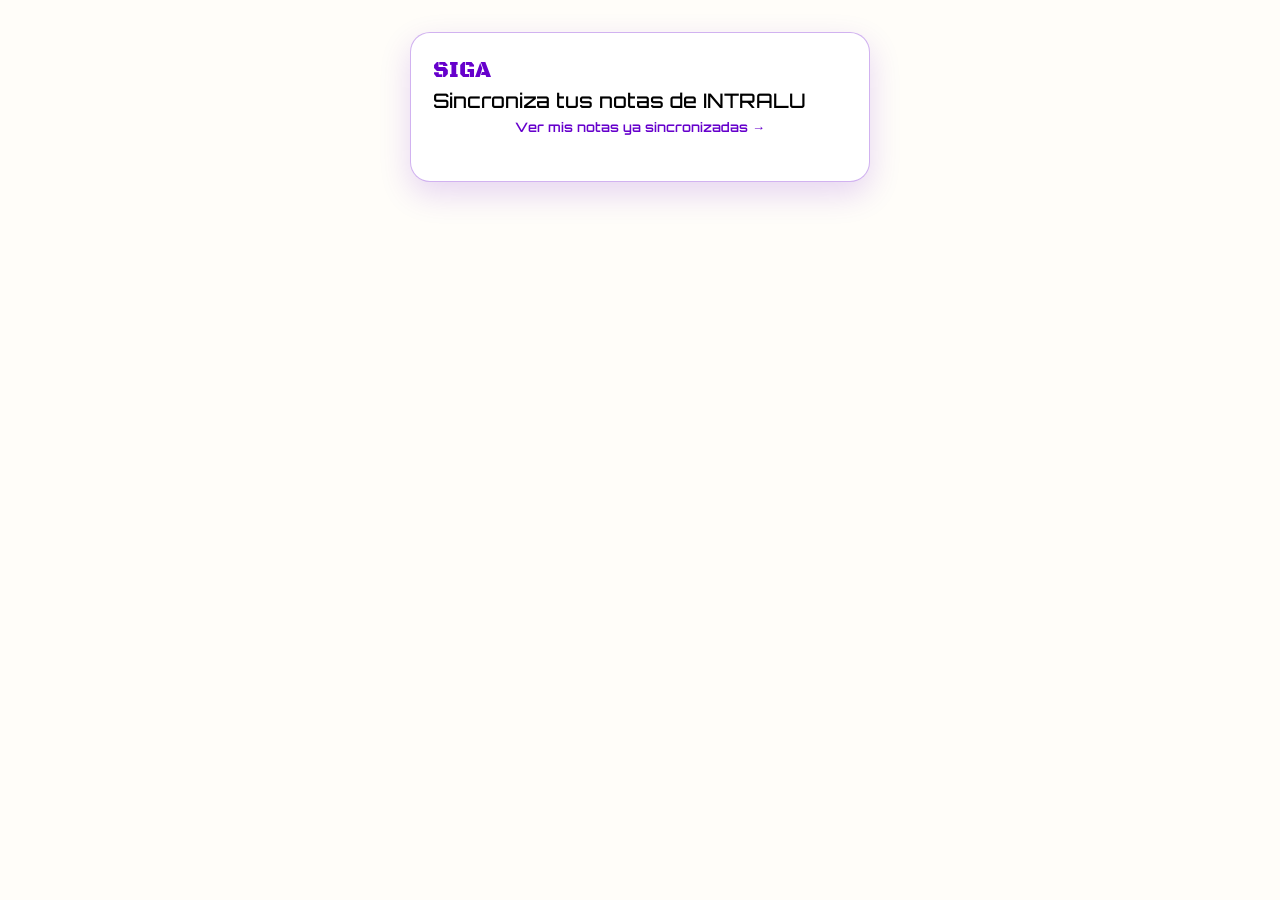
==== commit dd4556aa: "rediseño v1" ====
--- a/index.html
+++ b/index.html
@@ -25,9 +25,17 @@
         }
 
         .contenedor-principal {
+            box-sizing: border-box;
+            width: calc(100% - 32px);
             max-width: 460px;
-            margin: 0 auto;
-            padding: 28px 20px 60px;
+            margin: 32px auto 40px;
+            padding: 24px 22px 28px;
+            background: #fff;
+            border: 1.5px solid rgba(102, 0, 204, 0.30);
+            border: 1.5px solid color-mix(in srgb, var(--brand-morado) 30%, transparent);
+            border-radius: 20px;
+            box-shadow: 0 12px 32px rgba(102, 0, 204, 0.16);
+            box-shadow: 0 12px 32px color-mix(in srgb, var(--brand-morado) 16%, transparent);
         }
 
         .encabezado-sandbox__marca {
